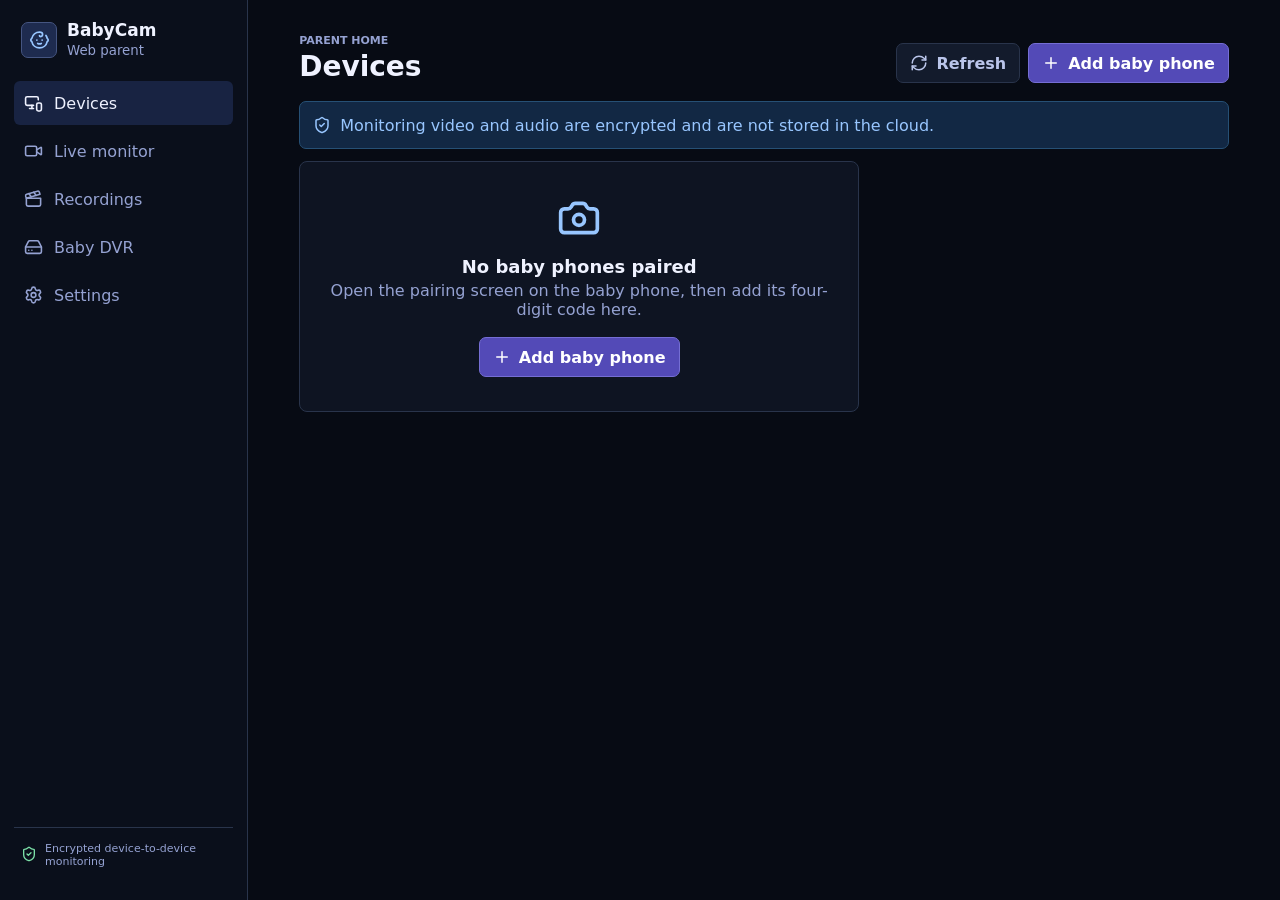
==== parent/index.html @ d1295a48 "fix: restore web parent Firebase configuration" ====
<!doctype html>
<html lang="en">
  <head>
    <meta charset="UTF-8" />
    <meta name="viewport" content="width=device-width, initial-scale=1.0" />
    <meta name="theme-color" content="#070b14" />
    <meta name="description" content="Private parent monitoring for your BabyCam baby phone." />
    <meta name="referrer" content="strict-origin-when-cross-origin" />
    <meta http-equiv="Content-Security-Policy" content="default-src 'self'; script-src 'self' https://pagead2.googlesyndication.com https://www.googletagservices.com; style-src 'self' 'unsafe-inline'; img-src 'self' data: blob: https:; media-src 'self' blob:; connect-src 'self' https://*.googleapis.com https://*.firebaseio.com https://*.firebasedatabase.app wss://*.firebaseio.com wss://*.firebasedatabase.app https://*.workers.dev https://pagead2.googlesyndication.com; frame-src https://googleads.g.doubleclick.net https://tpc.googlesyndication.com; worker-src 'self' blob:; manifest-src 'self'; object-src 'none'; base-uri 'self'; form-action 'self'; frame-ancestors 'none'" />
    <link rel="icon" href="./icon-192.png" />
    <link rel="apple-touch-icon" href="./icon-192.png" />
    <title>BabyCam Web Parent</title>
    <script type="module" crossorigin src="./assets/index-CYYqXkXS.js"></script>
    <link rel="stylesheet" crossorigin href="./assets/index-Ct7J98y-.css">
  <link rel="manifest" href="./manifest.webmanifest"></head>
  <body>
    <div id="root"></div>
  </body>
</html>
---- parent/assets/index-Ct7J98y-.css ----
:root{--lightningcss-light: ;--lightningcss-dark:initial;color-scheme:dark;letter-spacing:0;--ink-950:#070b14;--ink-900:#0a0f1b;--ink-850:#0e1422;--ink-800:#131b2c;--ink-700:#182342;--line:#29344b;--text:#eff2ff;--text-secondary:#bac5ea;--muted:#95a2d2;--indigo:#7f77dd;--indigo-strong:#534ab7;--teal:#7ce0a8;--coral:#ff8c97;background:var(--ink-950);color:var(--text);font-synthesis:none;font-family:Inter,ui-sans-serif,system-ui,-apple-system,BlinkMacSystemFont,Segoe UI,sans-serif}*{box-sizing:border-box}html,body,#root{min-width:320px;min-height:100%;margin:0}button,input,select{font:inherit;letter-spacing:0}.app-shell{background:var(--ink-950);grid-template-columns:248px minmax(0,1fr);min-height:100vh;display:grid}.rail{border-right:1px solid var(--line);background:var(--ink-900);flex-direction:column;height:100vh;padding:18px 14px;display:flex;position:sticky;top:0}.brand{align-items:center;gap:10px;padding:2px 7px 22px;display:flex}.brand-mark{color:#98c6ff;background:#1e2b4f;border:1px solid #455581;border-radius:7px;place-items:center;width:36px;height:36px;display:grid}.brand-mark svg{width:21px}.brand b{font-size:17px;display:block}.brand small{color:var(--muted)}.rail nav{gap:4px;display:grid}.rail nav a,.mobile-nav a{min-height:44px;color:var(--muted);border-radius:6px;align-items:center;gap:11px;padding:10px;text-decoration:none;display:flex}.rail nav a:hover,.rail nav a.active{color:var(--text);background:var(--ink-700)}.rail nav svg{width:19px}.security-note{border-top:1px solid var(--line);color:var(--muted);gap:8px;margin-top:auto;padding:14px 7px;font-size:11px;display:flex}.security-note svg{width:16px;color:var(--teal);flex:none}.page{min-width:0;padding:34px clamp(18px,4vw,54px)}.page h1{margin:3px 0 22px;font-size:28px}.eyebrow{color:var(--muted);font-size:11px;font-weight:750}.placeholder{border:1px solid var(--line);background:var(--ink-850);border-radius:8px;gap:14px;max-width:760px;padding:18px;display:flex}.placeholder>svg{color:var(--teal)}.placeholder p{color:var(--muted);margin:4px 0 0}.mobile-nav{display:none}.fatal-screen{background:var(--ink-950);text-align:center;place-content:center;justify-items:center;gap:10px;min-height:100vh;padding:24px;display:grid}.fatal-screen>svg{width:42px;height:42px;color:var(--coral)}.fatal-screen h1{margin:4px 0 0;font-size:22px}.fatal-screen p{max-width:560px;color:var(--muted);margin:0 0 8px;line-height:1.5}.page-heading{align-items:end;gap:12px;margin-bottom:18px;display:flex}.page-heading h1{margin:3px 0 0}.page-actions{gap:8px;margin-left:auto;display:flex}.button,.icon-button{border:1px solid var(--line);background:var(--ink-800);min-height:40px;color:var(--text-secondary);cursor:pointer;border-radius:7px;justify-content:center;align-items:center;gap:8px;font-weight:700;display:inline-flex}.button{padding:0 13px}.button.primary{background:var(--indigo-strong);color:#fff;border-color:#756ed4}.button:disabled{cursor:not-allowed;opacity:.5}.button svg,.icon-button svg{width:18px}.icon-button{width:40px;padding:0}.configuration-warning,.privacy-notice{border-radius:7px;max-width:1100px;margin-bottom:12px;padding:11px 13px}.configuration-warning{color:#ffd779;background:#3f3111;border:1px solid #6e5728}.privacy-notice{color:#98c6ff;background:#122844;border:1px solid #265075;align-items:center;gap:9px;display:flex}.privacy-notice svg{width:18px}.empty-state{text-align:center;border:1px solid var(--line);background:var(--ink-850);border-radius:8px;max-width:560px;padding:34px 18px}.empty-state>svg{color:#98c6ff;width:44px;height:44px}.empty-state h2{margin:12px 0 4px;font-size:18px}.empty-state p{color:var(--muted);margin:0 auto 18px}.device-list{grid-template-columns:repeat(3,minmax(240px,1fr));gap:12px;display:grid}.device-card{border:1px solid var(--line);background:var(--ink-850);border-radius:8px;grid-template-columns:44px 1fr auto;align-items:center;gap:11px;min-width:0;padding:14px;display:grid}.device-card>.button{grid-column:1/-1}.device-avatar{color:#98c6ff;background:#1e2b4f;border:1px solid #455581;border-radius:7px;place-items:center;width:44px;height:44px;display:grid}.device-copy b,.device-copy small{display:block}.device-copy small{color:var(--muted)}.device-battery{color:var(--text-secondary);align-items:center;gap:4px;display:flex}.device-battery svg{width:16px}.device-copy small{align-items:center;gap:6px;display:flex}.presence-dot{background:var(--muted);border-radius:50%;width:7px;height:7px}.presence-dot.online{background:var(--teal);box-shadow:0 0 0 3px #7ce0a81f}.presence-dot.offline{background:var(--coral)}.presence-dot.reconnecting{background:#f4c76b}.device-tools{align-items:center;gap:5px;display:flex;position:relative}.device-tools .icon-button{width:34px;height:34px;min-height:34px}.card-menu{z-index:5;border:1px solid var(--line);background:var(--ink-800);border-radius:7px;min-width:150px;padding:5px;position:absolute;top:40px;right:0;box-shadow:0 12px 32px #0008}.card-menu button{width:100%;color:var(--coral);text-align:left;cursor:pointer;background:0 0;border:0;border-radius:5px;padding:9px}.card-menu button:hover{background:var(--ink-700)}.card-menu button.normal{color:var(--text-secondary)}.device-notice{color:var(--muted);grid-column:1/-1}.diagnostics-dialog footer{border-top:1px solid var(--line);padding:12px 16px}.diagnostics-dialog header>div small{color:var(--muted)}.diagnostics-list{padding:8px 16px 16px;display:grid}.diagnostics-list>div{border-bottom:1px solid var(--line);grid-template-columns:22px 1fr;align-items:center;gap:9px;padding:9px 0;display:grid}.diagnostics-list svg{width:18px}.diagnostics-list .ok{color:var(--teal)}.diagnostics-list .warn{color:#f4c76b}.diagnostics-list strong,.diagnostics-list small{display:block}.diagnostics-list strong{font-size:12px}.diagnostics-list small{color:var(--muted);margin-top:2px}.dialog-backdrop{z-index:50;background:#02040ae0;place-items:center;padding:18px;display:grid;position:fixed;inset:0}.dialog{background:var(--ink-850);border:1px solid #3d4964;border-radius:8px;width:min(500px,100%);overflow:hidden;box-shadow:0 24px 70px #000a}.dialog>header{border-bottom:1px solid var(--line);align-items:center;padding:14px 16px;display:flex}.dialog h2{margin:0;font-size:17px}.dialog header .icon-button{margin-left:auto}.dialog form{gap:14px;padding:16px;display:grid}.dialog label{color:var(--text-secondary);gap:6px;font-weight:700;display:grid}.dialog input{min-width:0;height:44px;color:var(--text);background:#080d18;border:1px solid #485674;border-radius:7px;outline:none;padding:0 11px}.dialog input:focus{border-color:var(--indigo);box-shadow:0 0 0 3px #7f77dd33}.dialog label:nth-of-type(2) input{letter-spacing:8px;text-align:center;font-size:22px}.secure-copy{color:var(--muted);gap:9px;font-size:12px;display:flex}.secure-copy svg{width:18px;color:var(--teal);flex:none}.dialog footer{justify-content:flex-end;gap:8px;display:flex}.progress-copy{color:var(--blue,#98c6ff);margin:0}.error-copy{color:var(--coral)}.state-copy{color:var(--muted)}@media (width<=720px){.app-shell{padding-bottom:68px;display:block}.rail{display:none}.page{padding:22px 16px}.mobile-nav{z-index:10;border-top:1px solid var(--line);background:#090e18f5;grid-template-columns:repeat(4,1fr);display:grid;position:fixed;bottom:0;left:0;right:0}.mobile-nav a{place-items:center;gap:2px;min-width:0;padding:7px 2px;font-size:10px;display:grid}.mobile-nav a.active{color:var(--text)}.mobile-nav svg{width:20px}.page-heading{align-items:center}.page-actions .button{width:42px;padding:0;font-size:0}.device-list{grid-template-columns:1fr}}.live-page{padding-top:22px}.live-header{align-items:center;gap:10px;margin-bottom:14px;display:flex}.live-title{min-width:0}.live-title small{color:var(--muted);font-size:10px;font-weight:800;display:block}.live-title h1{text-overflow:ellipsis;white-space:nowrap;margin:1px 0 0;font-size:20px;overflow:hidden}.live-status,.battery-chip{border:1px solid var(--line);background:var(--ink-850);min-height:34px;color:var(--muted);border-radius:6px;align-items:center;gap:6px;padding:0 10px;font-size:12px;font-weight:750;display:flex}.live-status{margin-left:auto}.live-status svg,.battery-chip svg{width:15px}.live-status.live{color:var(--teal);border-color:#246443}.live-status.reconnecting{color:#f4c76b}.live-status.preempted,.live-status.failed,.live-status.offline{color:var(--coral)}.record-button{border:1px solid var(--line);background:var(--ink-850);min-height:34px;color:var(--text-secondary);cursor:pointer;border-radius:6px;align-items:center;gap:6px;padding:0 9px;font-size:11px;font-weight:750;display:flex}.record-button>span{background:var(--coral);border-radius:50%;width:8px;height:8px}.record-button.active{color:#ffb2ba;background:#3b171e;border-color:#7c3540}.record-button:disabled{opacity:.45;cursor:not-allowed}.inline-alert{color:#ffb2ba;background:#35161e;border:1px solid #75414a;border-radius:7px;margin-bottom:10px;padding:10px 12px}.incoming-call{background:#102d28;border:1px solid #2e6250;border-radius:7px;align-items:center;gap:12px;margin-bottom:10px;padding:11px 12px;display:flex}.incoming-call div{min-width:0}.incoming-call strong,.incoming-call span{display:block}.incoming-call span{color:var(--muted);font-size:11px}.incoming-call .button{margin-left:auto}.live-control.danger{color:#ffadb6;background:#3c1820;border-color:#793743}.live-layout{grid-template-columns:minmax(0,1fr) 250px;align-items:start;gap:14px;display:grid}.monitor-column{min-width:0}.video-viewport{aspect-ratio:16/9;touch-action:none;background:#000;border:1px solid #303a50;border-radius:8px;min-height:360px;position:relative;overflow:hidden}.video-viewport>video{object-fit:contain;width:100%;height:100%;transition:transform .12s ease-out}.video-viewport video.mirror{transform:scaleX(-1)}.video-empty{color:#2c3550;place-items:center;display:grid;position:absolute;inset:0}.video-empty svg{width:58px;height:58px}.video-message{text-align:center;background:#0000008c;place-content:center;gap:4px;display:grid;position:absolute;inset:0}.video-message span{color:#b7bfd6;font-size:12px}.video-message i{border:2px solid #7985a5;border-top-color:var(--teal);border-radius:50%;width:20px;height:20px;margin:12px auto 0;animation:.8s linear infinite spin}@keyframes spin{to{transform:rotate(360deg)}}.video-actions{gap:6px;display:flex;position:absolute;top:10px;right:10px}.round-action{color:#fff;cursor:pointer;background:#0009;border:1px solid #ffffff26;border-radius:50%;place-items:center;width:36px;height:36px;display:grid}.round-action svg{width:17px}.zoom-chip{background:#000b;border-radius:5px;padding:5px 8px;font-size:11px;position:absolute;bottom:10px;left:10px}.video-pip{cursor:pointer;background:#090e18;border:1px solid #ffffff4d;border-radius:7px;width:90px;height:120px;padding:0;position:absolute;bottom:10px;right:10px;overflow:hidden}.video-pip video{object-fit:cover;width:100%;height:100%}.control-panel{border:1px solid var(--line);background:var(--ink-850);border-radius:8px;margin-top:10px;padding:10px}.control-row{grid-template-columns:repeat(5,minmax(76px,1fr));gap:7px;display:grid}.control-row+.control-row{margin-top:7px}.live-control{min-width:0;min-height:58px;color:var(--text-secondary);cursor:pointer;background:#131b2c;border:1px solid #303a50;border-radius:7px;align-content:center;place-items:center;gap:4px;padding:5px;display:grid}.live-control svg{width:19px;height:19px}.live-control span{text-overflow:ellipsis;white-space:nowrap;max-width:100%;font-size:10px;font-weight:700;overflow:hidden}.live-control.active{color:var(--teal);background:#12352f;border-color:#336458}.live-control:disabled{opacity:.45;cursor:not-allowed}.session-panel{border:1px solid var(--line);background:var(--ink-850);border-radius:8px;padding:14px}.session-panel h2{margin:0 0 10px;font-size:15px}.session-panel dl{margin:0}.session-panel dl div{border-bottom:1px solid var(--line);justify-content:space-between;gap:12px;padding:9px 0;display:flex}.session-panel dt{color:var(--muted);font-size:11px}.session-panel dd{color:var(--text-secondary);text-align:right;margin:0;font-size:11px}.session-tip{color:var(--muted);gap:7px;margin:12px 0;font-size:10px;line-height:1.45;display:flex}.session-tip svg{color:#98c6ff;flex:none;width:15px;height:15px}.session-panel .button{width:100%;text-decoration:none}.ad-reservation{color:#66718d;text-align:center;border:1px dashed #343d51;border-radius:7px;align-content:center;place-items:center;min-height:66px;margin-top:10px;display:grid}.ad-reservation span{text-transform:uppercase;font-size:8px}.ad-reservation div{font-size:11px}.dialog.compact{width:min(390px,100%)}.sheet-actions,.dialog-copy{gap:8px;padding:16px;display:grid}.sheet-actions .button{text-decoration:none}.dialog-copy p{color:var(--muted);margin:0;line-height:1.5}.heading-with-back{align-items:center;gap:10px;display:flex}.dvr-status-band{border:1px solid var(--line);background:var(--ink-850);border-radius:8px;grid-template-columns:1.5fr repeat(3,1fr);margin-bottom:12px;display:grid}.dvr-status-band>div{border-right:1px solid var(--line);align-content:center;min-height:72px;padding:12px 16px;display:grid}.dvr-status-band>div:last-child{border:0}.dvr-status-band small,.dvr-status-band strong{display:block}.dvr-status-band small{color:var(--muted);font-size:10px}.dvr-status-band strong{text-transform:capitalize;margin-top:3px;font-size:13px}.dvr-state{grid-template-columns:34px 1fr;gap:10px}.dvr-state>svg{color:#98c6ff;width:25px}.dvr-state.recording>svg{color:var(--coral)}.dvr-config{border:1px solid var(--line);background:var(--ink-850);border-radius:8px;align-items:end;gap:10px;padding:12px;display:flex}.dvr-config>div{flex:1;grid-template-columns:repeat(3,1fr);gap:9px;display:grid}.dvr-config label{color:var(--muted);gap:5px;font-size:10px;font-weight:700;display:grid}.dvr-config select{background:var(--ink-800);min-width:0;height:40px;color:var(--text);border:1px solid #3b4761;border-radius:6px;padding:0 8px}.section-heading{margin:24px 0 10px;display:flex}.section-heading h2{margin:0;font-size:17px}.section-heading p{color:var(--muted);margin:3px 0 0;font-size:11px}.empty-state.compact{padding:24px 16px}.recording-list{gap:7px;display:grid}.recording-row{border:1px solid var(--line);background:var(--ink-850);border-radius:7px;grid-template-columns:42px 1fr 38px 38px;align-items:center;gap:10px;padding:10px;display:grid}.recording-row strong,.recording-row span{display:block}.recording-row span{color:var(--muted);margin-top:3px;font-size:10px}.recording-row progress{width:min(100%,320px);height:5px;accent-color:var(--teal);margin-top:7px}.recording-thumb{color:#98c6ff;background:#1a2540;border-radius:6px;place-items:center;width:42px;height:42px;display:grid}.danger-button{color:var(--coral)}.load-more{margin-top:10px}.source-tabs{border-bottom:1px solid var(--line);gap:4px;margin-bottom:14px;display:flex}.source-tabs button{color:var(--muted);cursor:pointer;background:0 0;border:0;border-bottom:2px solid #0000;padding:10px 12px}.source-tabs button.active{border-bottom-color:var(--indigo);color:var(--text)}.source-tabs button:disabled{cursor:default}.recording-grid{grid-template-columns:repeat(3,minmax(220px,1fr));gap:10px;display:grid}.recording-card{border:1px solid var(--line);background:var(--ink-850);border-radius:8px;overflow:hidden}.recording-preview{aspect-ratio:16/9;color:#3d4b6b;cursor:pointer;background:#070a10;border:0;place-items:center;width:100%;display:grid}.recording-preview>svg{width:38px;height:38px}.recording-preview span{color:var(--text-secondary);align-items:center;gap:5px;font-size:11px;display:flex}.recording-preview span svg{width:14px}.recording-meta{padding:10px 10px 2px}.recording-meta strong,.recording-meta span{display:block}.recording-meta span{color:var(--muted);margin-top:3px;font-size:10px}.recording-actions{justify-content:flex-end;gap:5px;padding:8px 10px 10px;display:flex}.recording-actions .icon-button{width:34px;height:34px;min-height:34px}.recordings-ad{margin-top:14px}.web-ad{background:#0a0f19;border:1px solid #2d3547;border-radius:7px;align-content:center;place-items:center;min-height:66px;margin-top:12px;display:grid;overflow:hidden}.web-ad>span{color:#66718d;text-transform:uppercase;font-size:8px}.web-ad ins{width:100%}.playback-dialog{width:min(900px,100%);position:relative}.playback-dialog video{background:#000;border-radius:8px;width:100%;max-height:80vh}.playback-close{z-index:2;position:absolute;top:8px;right:8px}.settings-page{max-width:1050px}.settings-section{border-top:1px solid var(--line);grid-template-columns:220px 1fr;gap:18px;padding:18px 0;display:grid}.settings-section>header{align-items:flex-start;gap:9px;display:flex}.settings-section>header svg{color:#98c6ff;width:18px}.settings-section h2{margin:0;font-size:14px}.settings-section>div{gap:10px;display:grid}.settings-section p{color:var(--muted);margin:0;font-size:12px;line-height:1.55}.settings-section small{color:var(--muted)}.settings-grid{grid-template-columns:1fr 1fr;gap:9px;display:grid}.settings-grid label{color:var(--muted);gap:5px;font-size:10px;font-weight:700;display:grid}.settings-grid select{background:var(--ink-800);min-width:0;height:42px;color:var(--text);border:1px solid #3b4761;border-radius:6px;padding:0 9px}.toggle-row{min-height:44px;color:var(--text-secondary);align-items:center;gap:12px;display:flex}.toggle-row span{flex:1}.toggle-row input{opacity:0;position:absolute}.toggle-row i{cursor:pointer;background:#343d52;border-radius:11px;width:38px;height:22px;position:relative}.toggle-row i:after{content:"";background:#c8cee1;border-radius:50%;width:16px;height:16px;transition:all .15s;position:absolute;top:3px;left:3px}.toggle-row input:checked+i{background:var(--indigo-strong)}.toggle-row input:checked+i:after{background:#fff;transform:translate(16px)}.segmented{border:1px solid var(--line);background:var(--ink-900);border-radius:7px;grid-template-columns:repeat(3,1fr);padding:3px;display:grid}.segmented button{min-height:38px;color:var(--muted);cursor:pointer;background:0 0;border:0;border-radius:5px}.segmented button.active{background:var(--ink-700);color:var(--text)}.danger-text{color:var(--coral)}@media (width<=1000px){.live-layout{grid-template-columns:1fr}.session-panel{display:none}}@media (width<=720px){.live-page{padding:12px 10px 18px}.live-header{margin-bottom:10px}.live-header>.icon-button{display:none}.live-status{margin-left:auto;padding:0 7px}.battery-chip{padding:0 7px}.video-viewport{border-radius:7px;min-height:0}.control-panel{padding:8px}.control-row{grid-template-columns:repeat(5,minmax(0,1fr));gap:5px}.live-control{min-height:56px}.live-control span{font-size:9px}.video-pip{width:68px;height:92px}.dvr-status-band{grid-template-columns:1fr 1fr}.dvr-status-band>div:nth-child(2){border-right:0}.dvr-status-band>div{border-bottom:1px solid var(--line)}.dvr-status-band>div:nth-last-child(-n+2){border-bottom:0}.dvr-config{display:grid}.dvr-config>div{grid-template-columns:1fr}.recording-row{grid-template-columns:38px 1fr 36px 36px}.recording-grid{grid-template-columns:1fr}.record-button{padding:0 7px;font-size:9px}.settings-section{grid-template-columns:1fr;gap:10px}.settings-grid,.segmented{grid-template-columns:1fr}}
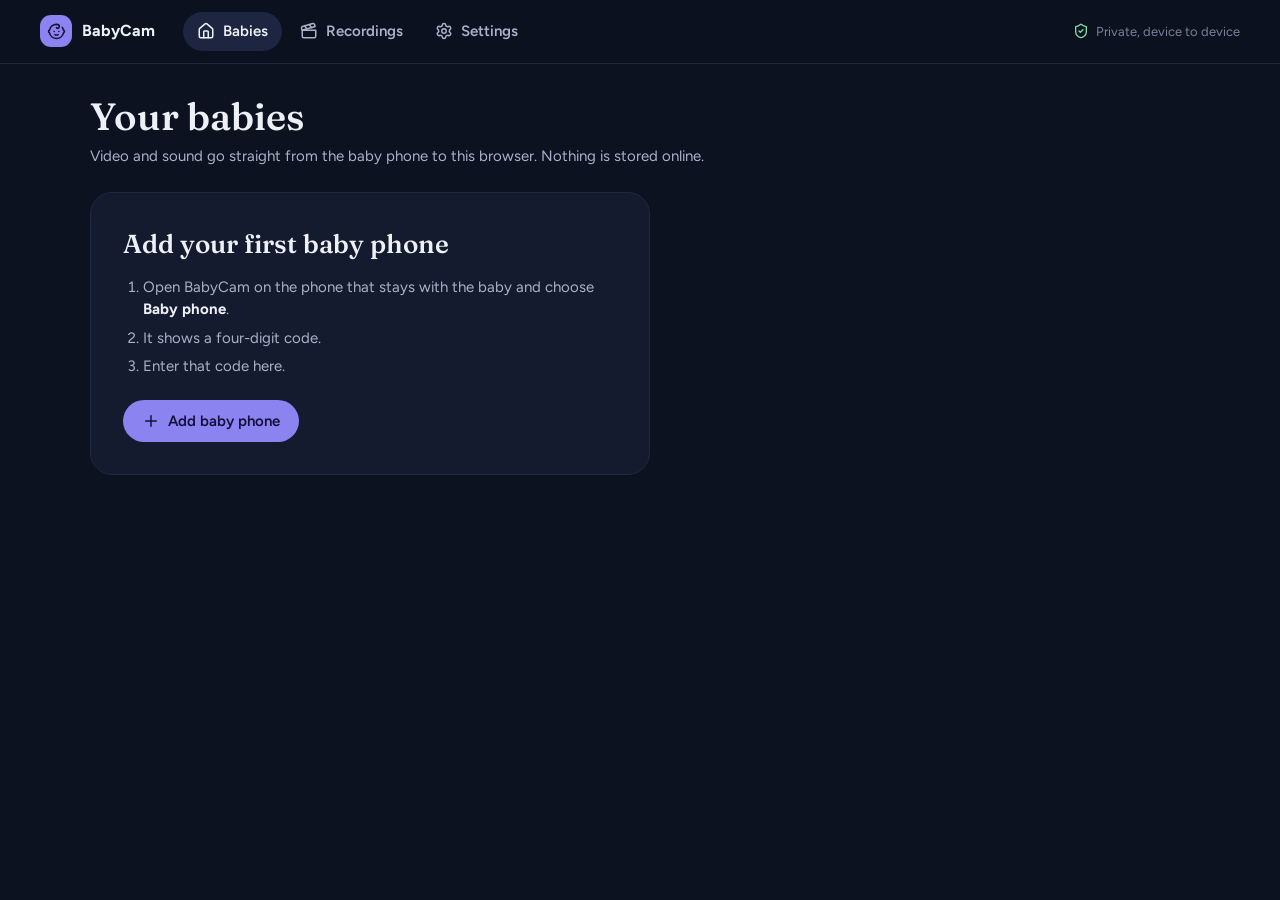
==== commit 0a9eba8f: "feat: web parent redesign" ====
--- a/parent/index.html
+++ b/parent/index.html
@@ -6,12 +6,12 @@
     <meta name="theme-color" content="#070b14" />
     <meta name="description" content="Private parent monitoring for your BabyCam baby phone." />
     <meta name="referrer" content="strict-origin-when-cross-origin" />
-    <meta http-equiv="Content-Security-Policy" content="default-src 'self'; script-src 'self' https://pagead2.googlesyndication.com https://www.googletagservices.com; style-src 'self' 'unsafe-inline'; img-src 'self' data: blob: https:; media-src 'self' blob:; connect-src 'self' https://*.googleapis.com https://*.firebaseio.com https://*.firebasedatabase.app wss://*.firebaseio.com wss://*.firebasedatabase.app https://*.workers.dev https://pagead2.googlesyndication.com; frame-src https://googleads.g.doubleclick.net https://tpc.googlesyndication.com; worker-src 'self' blob:; manifest-src 'self'; object-src 'none'; base-uri 'self'; form-action 'self'; frame-ancestors 'none'" />
+    <meta http-equiv="Content-Security-Policy" content="default-src 'self'; script-src 'self' https://*.firebasedatabase.app https://*.firebaseio.com https://pagead2.googlesyndication.com https://www.googletagservices.com; style-src 'self' 'unsafe-inline'; img-src 'self' data: blob: https:; media-src 'self' blob:; connect-src 'self' https://*.googleapis.com https://*.firebaseio.com https://*.firebasedatabase.app wss://*.firebaseio.com wss://*.firebasedatabase.app https://*.workers.dev https://pagead2.googlesyndication.com; frame-src https://*.firebasedatabase.app https://*.firebaseio.com https://googleads.g.doubleclick.net https://tpc.googlesyndication.com; worker-src 'self' blob:; manifest-src 'self'; object-src 'none'; base-uri 'self'; form-action 'self'" />
     <link rel="icon" href="./icon-192.png" />
     <link rel="apple-touch-icon" href="./icon-192.png" />
     <title>BabyCam Web Parent</title>
-    <script type="module" crossorigin src="./assets/index-CYYqXkXS.js"></script>
-    <link rel="stylesheet" crossorigin href="./assets/index-Ct7J98y-.css">
+    <script type="module" crossorigin src="./assets/index-X-vnVDR6.js"></script>
+    <link rel="stylesheet" crossorigin href="./assets/index-BJsMpexn.css">
   <link rel="manifest" href="./manifest.webmanifest"></head>
   <body>
     <div id="root"></div>
--- a/parent/assets/index-BJsMpexn.css
+++ b/parent/assets/index-BJsMpexn.css
@@ -0,0 +1 @@
+@font-face{font-family:Figtree Variable;font-style:normal;font-display:swap;font-weight:300 900;src:url(./figtree-latin-ext-wght-normal-DCwSJGxG.woff2)format("woff2-variations");unicode-range:U+100-2BA,U+2BD-2C5,U+2C7-2CC,U+2CE-2D7,U+2DD-2FF,U+304,U+308,U+329,U+1D00-1DBF,U+1E00-1E9F,U+1EF2-1EFF,U+2020,U+20A0-20AB,U+20AD-20C0,U+2113,U+2C60-2C7F,U+A720-A7FF}@font-face{font-family:Figtree Variable;font-style:normal;font-display:swap;font-weight:300 900;src:url(./figtree-latin-wght-normal-D_ZTVpCC.woff2)format("woff2-variations");unicode-range:U+??,U+131,U+152-153,U+2BB-2BC,U+2C6,U+2DA,U+2DC,U+304,U+308,U+329,U+2000-206F,U+20AC,U+2122,U+2191,U+2193,U+2212,U+2215,U+FEFF,U+FFFD}@font-face{font-family:Fraunces Variable;font-style:normal;font-display:swap;font-weight:100 900;src:url(./fraunces-vietnamese-wght-normal-CnvboYUG.woff2)format("woff2-variations");unicode-range:U+102-103,U+110-111,U+128-129,U+168-169,U+1A0-1A1,U+1AF-1B0,U+300-301,U+303-304,U+308-309,U+323,U+329,U+1EA0-1EF9,U+20AB}@font-face{font-family:Fraunces Variable;font-style:normal;font-display:swap;font-weight:100 900;src:url(./fraunces-latin-ext-wght-normal-Ca2vKHc0.woff2)format("woff2-variations");unicode-range:U+100-2BA,U+2BD-2C5,U+2C7-2CC,U+2CE-2D7,U+2DD-2FF,U+304,U+308,U+329,U+1D00-1DBF,U+1E00-1E9F,U+1EF2-1EFF,U+2020,U+20A0-20AB,U+20AD-20C0,U+2113,U+2C60-2C7F,U+A720-A7FF}@font-face{font-family:Fraunces Variable;font-style:normal;font-display:swap;font-weight:100 900;src:url(./fraunces-latin-wght-normal-ukD16Tqj.woff2)format("woff2-variations");unicode-range:U+??,U+131,U+152-153,U+2BB-2BC,U+2C6,U+2DA,U+2DC,U+304,U+308,U+329,U+2000-206F,U+20AC,U+2122,U+2191,U+2193,U+2212,U+2215,U+FEFF,U+FFFD}:root{--lightningcss-light: ;--lightningcss-dark:initial;color-scheme:dark;--font-display:"Fraunces Variable", Georgia, serif;--night:#0d1220;--surface:#151b2e;--raised:#1d2540;--raised-hover:#252e4e;--line:#29324f;--line-soft:#1f2741;--moon:#eef0f7;--soft:#aab1ca;--dim:#7a819d;--brand:#8b83f0;--brand-strong:#6d64e0;--brand-ink:#15103a;--live:#7ce0a8;--live-bg:#183a30;--rose:#f08b94;--rose-bg:#3a1f2a;--amber:#f2c27a;--amber-bg:#3a2f1c;--radius-lg:22px;--radius-md:14px;--focus:0 0 0 3px #8b83f08c;--ink-950:#080b15;--ink-900:var(--night);--ink-850:var(--surface);--ink-800:var(--raised);--ink-700:var(--raised-hover);--text:var(--moon);--text-secondary:var(--soft);--muted:var(--dim);--indigo:var(--brand);--indigo-strong:var(--brand-strong);--teal:var(--live);--coral:var(--rose);background:var(--night);color:var(--moon);font-synthesis:none;-webkit-font-smoothing:antialiased;font-family:Figtree Variable,ui-sans-serif,system-ui,-apple-system,Segoe UI,sans-serif;font-size:15px;line-height:1.5}*{box-sizing:border-box}html,body,#root{min-width:320px;min-height:100%;margin:0}body{background:var(--night)}button,input,select{font:inherit;letter-spacing:0;color:inherit}a{color:inherit}:focus-visible{box-shadow:var(--focus);outline:none}@media (prefers-reduced-motion:reduce){*,:before,:after{transition:none!important;animation:none!important}}.app-shell{flex-direction:column;min-height:100vh;display:flex}.topbar{z-index:20;-webkit-backdrop-filter:blur(10px);backdrop-filter:blur(10px);border-bottom:1px solid var(--line-soft);background:#0d1220eb;align-items:center;gap:28px;padding:12px clamp(16px,4vw,40px);display:flex;position:sticky;top:0}.brand{align-items:center;gap:10px;font-size:16px;font-weight:700;display:flex}.brand-mark{background:var(--brand);width:32px;height:32px;color:var(--brand-ink);border-radius:11px;place-items:center;display:grid}.brand-mark svg{width:19px;height:19px}.menu{gap:4px;display:flex}.menu a,.mobile-nav a{color:var(--soft);border-radius:999px;align-items:center;gap:8px;font-weight:600;text-decoration:none;transition:background .15s,color .15s;display:flex}.menu a{padding:8px 14px}.menu a svg{width:18px;height:18px}.menu a:hover{color:var(--moon);background:var(--surface)}.menu a.active{color:var(--moon);background:var(--raised)}.security-note{color:var(--dim);align-items:center;gap:7px;margin-left:auto;font-size:13px;display:flex}.security-note svg{width:16px;height:16px;color:var(--live)}.mobile-nav{display:none}.page{flex:1;width:100%;max-width:1180px;margin:0 auto;padding:32px clamp(16px,4vw,40px) 48px}h1,h2,h3{margin:0;font-weight:600}.page-heading{flex-wrap:wrap;justify-content:space-between;align-items:flex-end;gap:16px;margin-bottom:24px;display:flex}.page-heading h1{font-family:var(--font-display);font-size:clamp(28px,4vw,38px);font-weight:560;line-height:1.1}.page-lead{color:var(--soft);max-width:62ch;margin:8px 0 0}.heading-with-back{align-items:center;gap:12px;display:flex}.section-heading{justify-content:space-between;align-items:center;gap:12px;margin:28px 0 12px;display:flex}.section-heading h2{font-family:var(--font-display);font-size:22px;font-weight:560}.eyebrow{display:none}.state-copy,.progress-copy,.secure-copy{color:var(--soft)}.error-copy{color:var(--rose)}.field-hint{color:var(--dim);margin-top:6px;font-size:13px;display:block}.button{background:var(--raised);min-height:42px;color:var(--moon);cursor:pointer;white-space:nowrap;border:1px solid #0000;border-radius:999px;justify-content:center;align-items:center;gap:8px;padding:0 18px;font-weight:600;text-decoration:none;transition:background .15s,transform .1s;display:inline-flex}.button:hover:not(:disabled){background:var(--raised-hover)}.button:active:not(:disabled){transform:scale(.98)}.button svg{width:18px;height:18px}.button.primary{background:var(--brand);color:var(--brand-ink)}.button.primary:hover:not(:disabled){background:#9d96f5}.button.watch{background:var(--moon);color:var(--night);min-height:48px;padding:0 26px;font-size:16px}.button.watch:hover:not(:disabled){background:#fff}.button.watch svg{fill:currentColor}.button:disabled{opacity:.45;cursor:not-allowed}.button.danger-text,.danger-text{color:var(--rose)}.icon-button{background:var(--raised);width:40px;height:40px;color:var(--moon);cursor:pointer;border:0;border-radius:50%;place-items:center;text-decoration:none;display:inline-grid}.icon-button:hover:not(:disabled){background:var(--raised-hover)}.icon-button.quiet{color:var(--soft);background:0 0}.icon-button.quiet:hover{background:var(--raised);color:var(--moon)}.icon-button svg{width:20px;height:20px}.danger-button{color:var(--rose)}.load-more{margin:18px auto 0;display:flex}.privacy-notice,.inline-alert,.configuration-warning{border-radius:var(--radius-md);align-items:center;gap:10px;margin-bottom:18px;padding:12px 16px;font-size:14px;display:flex}.privacy-notice{background:var(--surface);color:var(--soft);border:1px solid var(--line-soft)}.privacy-notice svg{width:18px;height:18px;color:var(--live);flex:none}.inline-alert{background:var(--amber-bg);color:var(--amber)}.configuration-warning{background:var(--rose-bg);color:var(--rose)}.takeover-notice{background:var(--raised);color:var(--moon);flex-wrap:wrap;justify-content:space-between}.takeover-notice .button{min-height:36px}.device-list{grid-template-columns:repeat(auto-fill,minmax(320px,1fr));gap:18px;display:grid}.device-card{border-radius:var(--radius-lg);background:var(--surface);border:1px solid var(--line-soft);flex-direction:column;gap:14px;min-height:200px;padding:22px;display:flex;position:relative}.device-card.online{background:linear-gradient(180deg, #172238 0%, var(--surface) 70%);border-color:#2c4a49}.device-top{justify-content:space-between;align-items:flex-start;gap:8px;display:flex}.device-name{font-family:var(--font-display);overflow-wrap:anywhere;font-size:30px;font-weight:560;line-height:1.1}.device-card.offline .device-name{color:var(--soft)}.device-chips{flex-wrap:wrap;gap:8px;display:flex}.chip{background:var(--raised);color:var(--soft);border-radius:999px;align-items:center;gap:7px;padding:5px 11px;font-size:13px;font-weight:600;display:inline-flex}.chip svg{width:15px;height:15px}.chip.presence.online{background:var(--live-bg);color:var(--live)}.chip.warn{background:var(--amber-bg);color:var(--amber)}.chip.viewing{background:var(--raised);color:var(--moon)}.presence-dot{background:var(--dim);border-radius:50%;flex:none;width:8px;height:8px}.presence-dot.online{background:var(--live);box-shadow:0 0 0 3px #7ce0a82e}.presence-dot.checking,.presence-dot.reconnecting{background:var(--amber)}.device-notice{color:var(--soft);margin:0;font-size:13px}.device-actions{flex-wrap:wrap;gap:10px;margin-top:auto;display:flex}.card-more{position:relative}.card-menu{z-index:5;border-radius:var(--radius-md);background:var(--raised);border:1px solid var(--line);flex-direction:column;min-width:220px;padding:6px;display:flex;position:absolute;top:44px;right:0;box-shadow:0 18px 40px #00000073}.card-menu button{text-align:left;color:var(--rose);cursor:pointer;background:0 0;border:0;border-radius:10px;padding:10px 12px;font-weight:600}.card-menu button.normal{color:var(--moon)}.card-menu button:hover{background:var(--raised-hover)}.empty-state{border-radius:var(--radius-lg);background:var(--surface);border:1px solid var(--line-soft);max-width:560px;padding:32px}.empty-state h2{font-family:var(--font-display);margin-bottom:8px;font-size:26px;font-weight:560}.empty-state p{color:var(--soft);margin:0 0 18px}.empty-state ol{color:var(--soft);gap:6px;margin:12px 0 22px;padding-left:20px;display:grid}.empty-state ol b{color:var(--moon)}.empty-state>svg{width:32px;height:32px;color:var(--brand);margin-bottom:10px}.empty-state.compact{padding:20px}.live-page{flex-direction:column;gap:14px;max-width:1240px;padding-top:18px;display:flex}.live-header{flex-wrap:wrap;align-items:center;gap:12px;display:flex}.back-link{color:var(--soft);border-radius:999px;align-items:center;gap:6px;padding:8px 12px 8px 8px;font-weight:600;text-decoration:none;display:inline-flex}.back-link:hover{background:var(--surface);color:var(--moon)}.back-link svg{width:18px;height:18px}.live-title{font-family:var(--font-display);margin-right:4px;font-size:clamp(24px,3vw,30px);font-weight:560}.live-status,.battery-chip{background:var(--raised);color:var(--soft);border-radius:999px;align-items:center;gap:7px;padding:6px 12px;font-size:13px;font-weight:600;display:inline-flex}.live-status .presence-dot{background:var(--amber)}.live-status.live{background:var(--live-bg);color:var(--live)}.live-status.live .presence-dot{background:var(--live)}.live-status.preempted,.live-status.failed,.live-status.offline{color:var(--rose)}.live-status.preempted .presence-dot,.live-status.failed .presence-dot,.live-status.offline .presence-dot{background:var(--rose)}.battery-chip svg{width:16px;height:16px}.live-header-actions{gap:8px;margin-left:auto;display:flex}.record-button{border:1px solid var(--line);min-height:40px;color:var(--moon);cursor:pointer;background:0 0;border-radius:999px;align-items:center;gap:8px;padding:0 16px;font-weight:600;display:inline-flex}.record-button span{background:var(--rose);border-radius:50%;width:10px;height:10px}.record-button.active{background:var(--rose-bg);color:var(--rose);border-color:#0000}.record-button.active span{animation:1.2s ease-in-out infinite rec-pulse}.record-button:disabled{opacity:.4;cursor:not-allowed}@keyframes rec-pulse{50%{opacity:.25}}.more-button{min-height:40px}.monitor-column{flex-direction:column;gap:16px;display:flex}.video-viewport{aspect-ratio:16/9;border:1px solid var(--line-soft);background:radial-gradient(80% 90% at 50% 40%,#1c2440 0%,#0a0e1a 80%);border-radius:26px;width:100%;max-height:calc(100vh - 300px);position:relative;overflow:hidden}.video-viewport>video{object-fit:contain;transform-origin:50%;width:100%;height:100%}.video-viewport video.mirror{scale:-1 1}.video-empty{text-align:center;color:var(--soft);place-items:center;padding:20px;display:grid;position:absolute;inset:0}.video-empty svg{width:34px;height:34px;color:var(--brand)}.video-message strong,.video-message b{color:var(--moon);margin-bottom:4px;font-size:17px;display:block}.video-actions{z-index:2;gap:8px;display:flex;position:absolute;top:14px;right:14px}.round-action{width:40px;height:40px;color:var(--moon);cursor:pointer;-webkit-backdrop-filter:blur(6px);backdrop-filter:blur(6px);background:#080b1699;border:0;border-radius:50%;place-items:center;display:grid}.round-action:hover{background:#080b16d9}.round-action svg{width:19px;height:19px}.zoom-chip{z-index:2;background:#080b1699;border-radius:999px;padding:5px 10px;font-size:13px;font-weight:600;position:absolute;top:14px;left:14px}.video-pip{z-index:2;aspect-ratio:3/4;cursor:pointer;background:#000;border:2px solid #eef0f780;border-radius:16px;width:150px;padding:0;position:absolute;bottom:14px;right:14px;overflow:hidden}.video-pip video{object-fit:cover;width:100%;height:100%}.control-panel{flex-wrap:wrap;justify-content:center;align-items:flex-end;gap:clamp(10px,2.4vw,26px);padding:6px 0 2px;display:flex}.live-control{min-width:64px;color:var(--soft);cursor:pointer;background:0 0;border:0;flex-direction:column;align-items:center;gap:7px;padding:0;font-size:13px;font-weight:600;display:flex}.control-disc{background:var(--raised);width:58px;height:58px;color:var(--moon);border-radius:50%;place-items:center;transition:background .15s,transform .1s;display:grid}.control-disc svg{width:24px;height:24px}.live-control:hover:not(:disabled) .control-disc{background:var(--raised-hover)}.live-control:active:not(:disabled) .control-disc{transform:scale(.95)}.live-control:focus-visible{box-shadow:none}.live-control:focus-visible .control-disc{box-shadow:var(--focus)}.live-control.active{color:var(--live)}.live-control.active .control-disc{background:var(--live-bg);color:var(--live)}.live-control.big .control-disc{background:var(--brand);width:74px;height:74px;color:var(--brand-ink)}.live-control.big .control-disc svg{width:30px;height:30px}.live-control.big.active .control-disc{background:var(--live);color:#0c2a1f;box-shadow:0 0 0 6px #7ce0a82e}.live-control.big.active{color:var(--live)}.live-control.danger{color:var(--rose)}.live-control.danger .control-disc{background:var(--rose);color:#3a0d15}.live-control:disabled{opacity:.4;cursor:not-allowed}.incoming-call{border-radius:var(--radius-md);background:var(--live-bg);border:1px solid #2f6a55;flex-wrap:wrap;justify-content:space-between;align-items:center;gap:14px;padding:14px 18px;animation:.9s ease-in-out 3 ring;display:flex}.incoming-call strong{color:var(--moon);font-size:16px;display:block}.incoming-call span{color:var(--live);font-size:14px}@keyframes ring{50%{box-shadow:0 0 0 6px #7ce0a826}}.dialog-backdrop{z-index:50;-webkit-backdrop-filter:blur(4px);backdrop-filter:blur(4px);background:#04060ea8;place-items:center;padding:16px;display:grid;position:fixed;inset:0}.dialog{border-radius:var(--radius-lg);background:var(--surface);border:1px solid var(--line);width:min(460px,100%);max-height:calc(100vh - 32px);padding:22px;overflow:auto;box-shadow:0 30px 80px #00000080}.dialog>header{justify-content:space-between;align-items:center;gap:12px;margin-bottom:14px;display:flex}.dialog>header h2{font-family:var(--font-display);font-size:22px;font-weight:560}.dialog>header small{color:var(--soft);display:block}.dialog label{color:var(--soft);gap:6px;margin-bottom:14px;font-size:14px;font-weight:600;display:grid}.dialog input,.settings-section input,.settings-section select{border:1px solid var(--line);background:var(--night);width:100%;min-height:44px;color:var(--moon);border-radius:12px;padding:0 14px;font-size:16px}.dialog input:focus,.settings-section input:focus,.settings-section select:focus{border-color:var(--brand);box-shadow:var(--focus);outline:none}.dialog input[inputmode=numeric]{letter-spacing:.4em;text-align:center;font-size:26px;font-weight:700}.dialog footer,.dialog-buttons{flex-wrap:wrap;justify-content:flex-end;gap:10px;margin-top:18px;display:flex}.dialog-copy p{color:var(--soft);margin:0}.dialog.compact{width:min(420px,100%)}.sheet-actions{gap:8px;display:grid}.sheet-backdrop{place-items:end center}.dialog.sheet{border-radius:26px 26px 18px 18px;width:min(560px,100%);animation:.2s ease-out sheet-up}@keyframes sheet-up{0%{opacity:0;transform:translateY(24px)}}.sheet-grid{grid-template-columns:repeat(4,1fr);gap:8px;margin-bottom:16px;display:grid}.sheet-grid .live-control{min-width:0}.sheet-grid .control-disc{width:52px;height:52px}.sheet-link{border-radius:var(--radius-md);background:var(--raised);align-items:center;gap:12px;margin-bottom:14px;padding:12px 14px;text-decoration:none;display:flex}.sheet-link:hover{background:var(--raised-hover)}.sheet-link svg{width:22px;height:22px;color:var(--brand);flex:none}.sheet-link b{display:block}.sheet-link small{color:var(--soft)}.sheet-details{grid-template-columns:repeat(3,1fr);gap:8px;margin:0 0 12px;display:grid}.sheet-details div{background:var(--night);border-radius:12px;padding:10px 12px}.sheet-details dt{color:var(--dim);font-size:12px}.sheet-details dd{margin:2px 0 0;font-size:14px;font-weight:600}.sheet-tip{color:var(--dim);margin:0;font-size:13px}.diagnostics-list{gap:8px;margin-bottom:16px;display:grid}.diagnostics-list>*{background:var(--night);border-radius:12px;align-items:flex-start;gap:10px;padding:10px 12px;display:flex}.diagnostics-list svg{flex:none;width:18px;height:18px;margin-top:2px}.diagnostics-list .ok{color:var(--live)}.diagnostics-list .warn{color:var(--amber)}.diagnostics-list span,.diagnostics-list small{color:var(--soft);font-size:13px}.source-tabs{background:var(--surface);border-radius:999px;gap:4px;margin-bottom:18px;padding:4px;display:inline-flex}.source-tabs button{color:var(--dim);background:0 0;border:0;border-radius:999px;padding:8px 14px;font-weight:600}.source-tabs button.active{background:var(--raised);color:var(--moon)}.recording-grid{grid-template-columns:repeat(auto-fill,minmax(260px,1fr));gap:16px;display:grid}.recording-card{border-radius:var(--radius-lg);background:var(--surface);border:1px solid var(--line-soft);overflow:hidden}.recording-preview{aspect-ratio:16/9;width:100%;color:var(--moon);cursor:pointer;background:radial-gradient(circle,#222b4a,#0b0f1c);border:0;place-items:center;padding:0;display:grid;position:relative}.recording-preview svg{width:34px;height:34px}.recording-preview span{font-weight:600;position:absolute;bottom:10px;left:12px}.recording-meta{padding:12px 14px 4px}.recording-meta b,.recording-meta strong{display:block}.recording-meta small,.recording-meta span{color:var(--soft);font-size:13px}.recording-actions{justify-content:flex-end;gap:6px;padding:6px 10px 12px;display:flex}.playback-dialog{width:min(960px,100%);position:relative}.playback-dialog video{border-radius:var(--radius-lg);background:#000;width:100%}.playback-close{z-index:2;position:absolute;top:12px;right:12px}.dvr-status-band{grid-template-columns:repeat(4,1fr);gap:12px;margin-bottom:18px;display:grid}.dvr-status-band>*{border-radius:var(--radius-md);background:var(--surface);border:1px solid var(--line-soft);padding:14px 16px}.dvr-status-band small,.dvr-status-band span{color:var(--dim);font-size:13px;display:block}.dvr-status-band b,.dvr-status-band strong{font-size:17px}.dvr-state.recording{background:var(--rose-bg);border-color:#6a3340}.dvr-config{border-radius:var(--radius-md);background:var(--surface);border:1px solid var(--line-soft);flex-wrap:wrap;align-items:center;gap:12px;padding:16px;display:flex}.recording-list{gap:8px;display:grid}.recording-row{border-radius:var(--radius-md);background:var(--surface);border:1px solid var(--line-soft);align-items:center;gap:14px;padding:12px 14px;display:flex}.recording-thumb{background:var(--raised);width:44px;height:44px;color:var(--brand);border-radius:12px;flex:none;place-items:center;display:grid}.recording-row>div:not(.recording-thumb){flex:1;min-width:0}.recording-row small{color:var(--soft)}.settings-grid{grid-template-columns:repeat(auto-fill,minmax(340px,1fr));gap:18px;display:grid}.settings-page>.settings-section,.settings-grid .settings-section{margin-bottom:0}.settings-page{flex-direction:column;gap:18px;display:flex}.settings-page .page-heading{margin-bottom:4px}.settings-section{border-radius:var(--radius-lg);background:var(--surface);border:1px solid var(--line-soft);padding:20px}.settings-section>header{align-items:center;gap:10px;margin-bottom:14px;display:flex}.settings-section>header svg{width:20px;height:20px;color:var(--brand)}.settings-section>header h2{font-family:var(--font-display);font-size:20px;font-weight:560}.settings-section>div{gap:12px;display:grid}.settings-section label{color:var(--soft);gap:6px;font-size:14px;font-weight:600;display:grid}.settings-section p{color:var(--soft);margin:0;font-size:14px}.toggle-row{cursor:pointer;justify-content:space-between;align-items:center;gap:14px;color:var(--moon)!important;font-size:15px!important;font-weight:500!important;display:flex!important}.toggle-row input{appearance:none;cursor:pointer;flex:none;height:28px;transition:background .15s;position:relative;background:var(--raised)!important;border:0!important;border-radius:999px!important;width:46px!important;min-height:0!important;padding:0!important}.toggle-row input:after{content:"";background:var(--soft);border-radius:50%;width:22px;height:22px;transition:transform .15s,background .15s;position:absolute;top:3px;left:3px}.toggle-row input:checked{background:var(--brand)!important}.toggle-row input:checked:after{background:#fff;transform:translate(18px)}.segmented{background:var(--night);border-radius:999px;flex-wrap:wrap;gap:4px;padding:4px;display:inline-flex}.segmented button{color:var(--soft);cursor:pointer;background:0 0;border:0;border-radius:999px;padding:8px 14px;font-weight:600}.segmented button.active{background:var(--raised);color:var(--moon)}.web-ad{min-height:0;margin-top:24px}.fatal-screen{text-align:center;place-content:center;gap:14px;min-height:100vh;padding:24px;display:grid}.fatal-screen h1{font-family:var(--font-display)}@media (width<=760px){.topbar{padding:10px 16px}.menu,.security-note span{display:none}.mobile-nav{z-index:20;padding:6px 8px calc(8px + env(safe-area-inset-bottom));-webkit-backdrop-filter:blur(10px);backdrop-filter:blur(10px);border-top:1px solid var(--line-soft);background:#0d1220f5;justify-content:space-around;display:flex;position:sticky;bottom:0}.mobile-nav a{border-radius:14px;flex-direction:column;flex:1;gap:3px;padding:6px 0;font-size:12px}.mobile-nav a svg{width:22px;height:22px}.mobile-nav a.active{color:var(--moon);background:var(--surface)}.page{padding:20px 16px 28px}.page-heading{align-items:flex-start}.page-heading>.button{min-height:38px;padding:0 14px}.device-list{grid-template-columns:1fr}.device-card{min-height:0;padding:18px}.device-name{font-size:26px}.device-actions .button{flex:1}.live-page{gap:10px;padding:10px 0 12px}.live-header{gap:8px;padding:0 12px}.back-link span{display:none}.live-title{font-size:22px}.battery-chip,.more-button{display:none}.record-button{min-height:36px;padding:0 12px}.inline-alert,.incoming-call{margin:0 12px}.video-viewport{aspect-ratio:3/4;border-left:0;border-right:0;border-radius:0;max-height:calc(100vh - 290px)}.control-panel{flex-wrap:nowrap;gap:6px;padding:4px 8px 0}.live-control{flex:1;min-width:0;font-size:12px}.control-disc{width:50px;height:50px}.live-control.big .control-disc{width:62px;height:62px}.sheet-grid{grid-template-columns:repeat(2,1fr)}.sheet-details{grid-template-columns:1fr 1fr 1fr}.dialog.sheet{border-radius:24px 24px 0 0}.sheet-backdrop{padding:0}.dvr-status-band{grid-template-columns:1fr 1fr}.settings-grid{grid-template-columns:1fr}.video-pip{width:96px}}@media (width>=900px){.settings-page{grid-template-columns:1fr 1fr;align-items:start;display:grid}.settings-page>.page-heading,.settings-page>.privacy-notice,.settings-page>.web-ad{grid-column:1/-1}}.settings-section>div>.button{justify-self:start}.toggle-row{width:100%}.secure-copy{align-items:flex-start;gap:8px;margin:4px 0 0;font-size:14px;display:flex}.secure-copy svg{width:18px;height:18px;color:var(--live);flex:none;margin-top:2px}.toggle-row i{display:none}.recording-preview span{background:#080b1699;border-radius:999px;align-items:center;gap:6px;padding:5px 10px;font-size:13px;display:inline-flex}.recording-preview span svg{width:15px;height:15px}.dvr-config label{color:var(--soft);align-items:center;gap:8px;font-size:14px;font-weight:600;display:inline-flex}.dvr-config select{border:1px solid var(--line);background:var(--night);min-height:38px;color:var(--moon);border-radius:10px;padding:0 10px}.dvr-config .button{margin-left:auto}
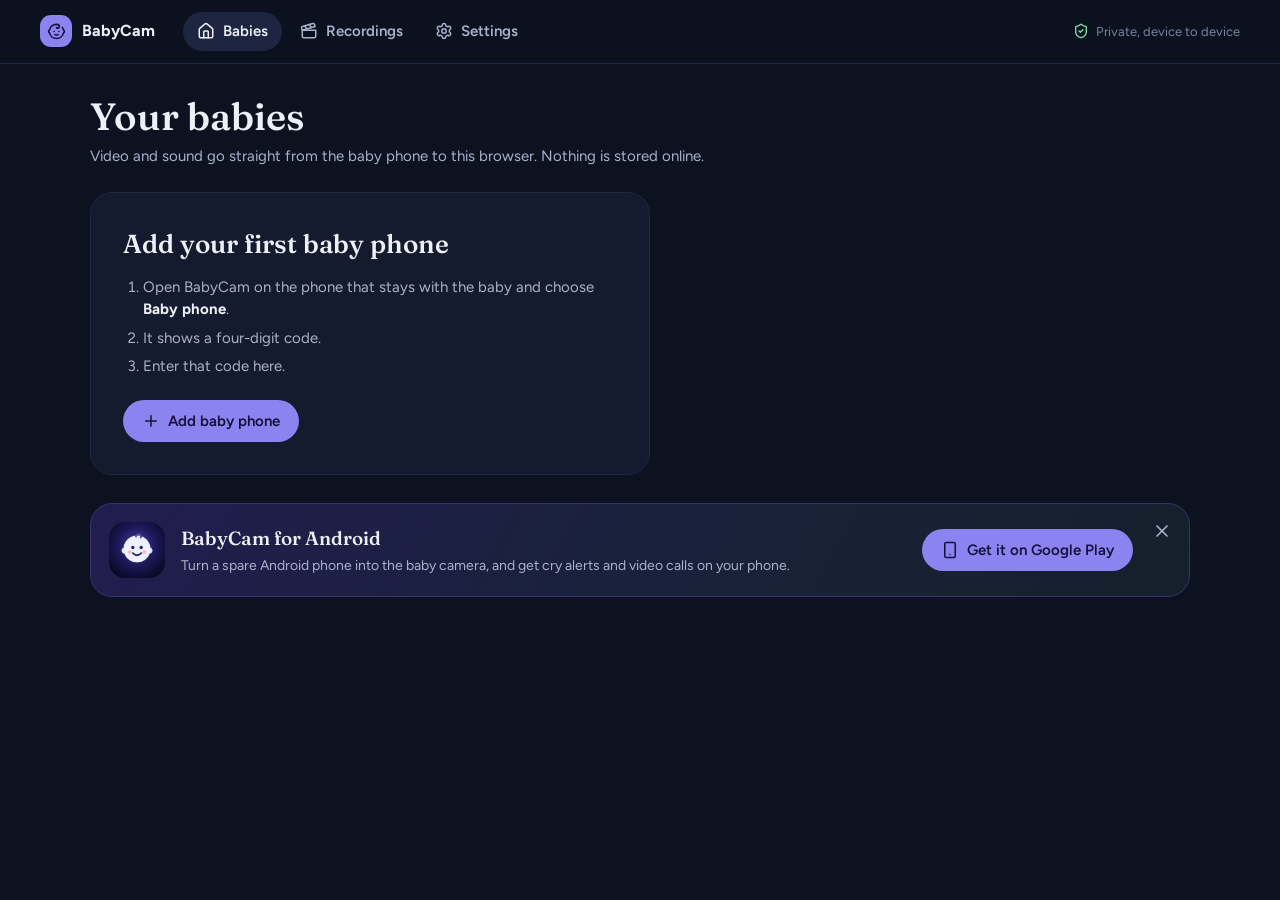
==== commit 6e5bccd5: "feat: web parent Android app promo banner" ====
--- a/parent/index.html
+++ b/parent/index.html
@@ -10,8 +10,8 @@
     <link rel="icon" href="./icon-192.png" />
     <link rel="apple-touch-icon" href="./icon-192.png" />
     <title>BabyCam Web Parent</title>
-    <script type="module" crossorigin src="./assets/index-X-vnVDR6.js"></script>
-    <link rel="stylesheet" crossorigin href="./assets/index-BJsMpexn.css">
+    <script type="module" crossorigin src="./assets/index-BMvFPTYS.js"></script>
+    <link rel="stylesheet" crossorigin href="./assets/index--ssiBZD1.css">
   <link rel="manifest" href="./manifest.webmanifest"></head>
   <body>
     <div id="root"></div>
--- a/parent/assets/index--ssiBZD1.css
+++ b/parent/assets/index--ssiBZD1.css
@@ -0,0 +1 @@
+@font-face{font-family:Figtree Variable;font-style:normal;font-display:swap;font-weight:300 900;src:url(./figtree-latin-ext-wght-normal-DCwSJGxG.woff2)format("woff2-variations");unicode-range:U+100-2BA,U+2BD-2C5,U+2C7-2CC,U+2CE-2D7,U+2DD-2FF,U+304,U+308,U+329,U+1D00-1DBF,U+1E00-1E9F,U+1EF2-1EFF,U+2020,U+20A0-20AB,U+20AD-20C0,U+2113,U+2C60-2C7F,U+A720-A7FF}@font-face{font-family:Figtree Variable;font-style:normal;font-display:swap;font-weight:300 900;src:url(./figtree-latin-wght-normal-D_ZTVpCC.woff2)format("woff2-variations");unicode-range:U+??,U+131,U+152-153,U+2BB-2BC,U+2C6,U+2DA,U+2DC,U+304,U+308,U+329,U+2000-206F,U+20AC,U+2122,U+2191,U+2193,U+2212,U+2215,U+FEFF,U+FFFD}@font-face{font-family:Fraunces Variable;font-style:normal;font-display:swap;font-weight:100 900;src:url(./fraunces-vietnamese-wght-normal-CnvboYUG.woff2)format("woff2-variations");unicode-range:U+102-103,U+110-111,U+128-129,U+168-169,U+1A0-1A1,U+1AF-1B0,U+300-301,U+303-304,U+308-309,U+323,U+329,U+1EA0-1EF9,U+20AB}@font-face{font-family:Fraunces Variable;font-style:normal;font-display:swap;font-weight:100 900;src:url(./fraunces-latin-ext-wght-normal-Ca2vKHc0.woff2)format("woff2-variations");unicode-range:U+100-2BA,U+2BD-2C5,U+2C7-2CC,U+2CE-2D7,U+2DD-2FF,U+304,U+308,U+329,U+1D00-1DBF,U+1E00-1E9F,U+1EF2-1EFF,U+2020,U+20A0-20AB,U+20AD-20C0,U+2113,U+2C60-2C7F,U+A720-A7FF}@font-face{font-family:Fraunces Variable;font-style:normal;font-display:swap;font-weight:100 900;src:url(./fraunces-latin-wght-normal-ukD16Tqj.woff2)format("woff2-variations");unicode-range:U+??,U+131,U+152-153,U+2BB-2BC,U+2C6,U+2DA,U+2DC,U+304,U+308,U+329,U+2000-206F,U+20AC,U+2122,U+2191,U+2193,U+2212,U+2215,U+FEFF,U+FFFD}:root{--lightningcss-light: ;--lightningcss-dark:initial;color-scheme:dark;--font-display:"Fraunces Variable", Georgia, serif;--night:#0d1220;--surface:#151b2e;--raised:#1d2540;--raised-hover:#252e4e;--line:#29324f;--line-soft:#1f2741;--moon:#eef0f7;--soft:#aab1ca;--dim:#7a819d;--brand:#8b83f0;--brand-strong:#6d64e0;--brand-ink:#15103a;--live:#7ce0a8;--live-bg:#183a30;--rose:#f08b94;--rose-bg:#3a1f2a;--amber:#f2c27a;--amber-bg:#3a2f1c;--radius-lg:22px;--radius-md:14px;--focus:0 0 0 3px #8b83f08c;--ink-950:#080b15;--ink-900:var(--night);--ink-850:var(--surface);--ink-800:var(--raised);--ink-700:var(--raised-hover);--text:var(--moon);--text-secondary:var(--soft);--muted:var(--dim);--indigo:var(--brand);--indigo-strong:var(--brand-strong);--teal:var(--live);--coral:var(--rose);background:var(--night);color:var(--moon);font-synthesis:none;-webkit-font-smoothing:antialiased;font-family:Figtree Variable,ui-sans-serif,system-ui,-apple-system,Segoe UI,sans-serif;font-size:15px;line-height:1.5}*{box-sizing:border-box}html,body,#root{min-width:320px;min-height:100%;margin:0}body{background:var(--night)}button,input,select{font:inherit;letter-spacing:0;color:inherit}a{color:inherit}:focus-visible{box-shadow:var(--focus);outline:none}@media (prefers-reduced-motion:reduce){*,:before,:after{transition:none!important;animation:none!important}}.app-shell{flex-direction:column;min-height:100vh;display:flex}.topbar{z-index:20;-webkit-backdrop-filter:blur(10px);backdrop-filter:blur(10px);border-bottom:1px solid var(--line-soft);background:#0d1220eb;align-items:center;gap:28px;padding:12px clamp(16px,4vw,40px);display:flex;position:sticky;top:0}.brand{align-items:center;gap:10px;font-size:16px;font-weight:700;display:flex}.brand-mark{background:var(--brand);width:32px;height:32px;color:var(--brand-ink);border-radius:11px;place-items:center;display:grid}.brand-mark svg{width:19px;height:19px}.menu{gap:4px;display:flex}.menu a,.mobile-nav a{color:var(--soft);border-radius:999px;align-items:center;gap:8px;font-weight:600;text-decoration:none;transition:background .15s,color .15s;display:flex}.menu a{padding:8px 14px}.menu a svg{width:18px;height:18px}.menu a:hover{color:var(--moon);background:var(--surface)}.menu a.active{color:var(--moon);background:var(--raised)}.security-note{color:var(--dim);align-items:center;gap:7px;margin-left:auto;font-size:13px;display:flex}.security-note svg{width:16px;height:16px;color:var(--live)}.mobile-nav{display:none}.page{flex:1;width:100%;max-width:1180px;margin:0 auto;padding:32px clamp(16px,4vw,40px) 48px}h1,h2,h3{margin:0;font-weight:600}.page-heading{flex-wrap:wrap;justify-content:space-between;align-items:flex-end;gap:16px;margin-bottom:24px;display:flex}.page-heading h1{font-family:var(--font-display);font-size:clamp(28px,4vw,38px);font-weight:560;line-height:1.1}.page-lead{color:var(--soft);max-width:62ch;margin:8px 0 0}.heading-with-back{align-items:center;gap:12px;display:flex}.section-heading{justify-content:space-between;align-items:center;gap:12px;margin:28px 0 12px;display:flex}.section-heading h2{font-family:var(--font-display);font-size:22px;font-weight:560}.eyebrow{display:none}.state-copy,.progress-copy,.secure-copy{color:var(--soft)}.error-copy{color:var(--rose)}.field-hint{color:var(--dim);margin-top:6px;font-size:13px;display:block}.button{background:var(--raised);min-height:42px;color:var(--moon);cursor:pointer;white-space:nowrap;border:1px solid #0000;border-radius:999px;justify-content:center;align-items:center;gap:8px;padding:0 18px;font-weight:600;text-decoration:none;transition:background .15s,transform .1s;display:inline-flex}.button:hover:not(:disabled){background:var(--raised-hover)}.button:active:not(:disabled){transform:scale(.98)}.button svg{width:18px;height:18px}.button.primary{background:var(--brand);color:var(--brand-ink)}.button.primary:hover:not(:disabled){background:#9d96f5}.button.watch{background:var(--moon);color:var(--night);min-height:48px;padding:0 26px;font-size:16px}.button.watch:hover:not(:disabled){background:#fff}.button.watch svg{fill:currentColor}.button:disabled{opacity:.45;cursor:not-allowed}.button.danger-text,.danger-text{color:var(--rose)}.icon-button{background:var(--raised);width:40px;height:40px;color:var(--moon);cursor:pointer;border:0;border-radius:50%;place-items:center;text-decoration:none;display:inline-grid}.icon-button:hover:not(:disabled){background:var(--raised-hover)}.icon-button.quiet{color:var(--soft);background:0 0}.icon-button.quiet:hover{background:var(--raised);color:var(--moon)}.icon-button svg{width:20px;height:20px}.danger-button{color:var(--rose)}.load-more{margin:18px auto 0;display:flex}.privacy-notice,.inline-alert,.configuration-warning{border-radius:var(--radius-md);align-items:center;gap:10px;margin-bottom:18px;padding:12px 16px;font-size:14px;display:flex}.privacy-notice{background:var(--surface);color:var(--soft);border:1px solid var(--line-soft)}.privacy-notice svg{width:18px;height:18px;color:var(--live);flex:none}.inline-alert{background:var(--amber-bg);color:var(--amber)}.configuration-warning{background:var(--rose-bg);color:var(--rose)}.takeover-notice{background:var(--raised);color:var(--moon);flex-wrap:wrap;justify-content:space-between}.takeover-notice .button{min-height:36px}.device-list{grid-template-columns:repeat(auto-fill,minmax(320px,1fr));gap:18px;display:grid}.device-card{border-radius:var(--radius-lg);background:var(--surface);border:1px solid var(--line-soft);flex-direction:column;gap:14px;min-height:200px;padding:22px;display:flex;position:relative}.device-card.online{background:linear-gradient(180deg, #172238 0%, var(--surface) 70%);border-color:#2c4a49}.device-top{justify-content:space-between;align-items:flex-start;gap:8px;display:flex}.device-name{font-family:var(--font-display);overflow-wrap:anywhere;font-size:30px;font-weight:560;line-height:1.1}.device-card.offline .device-name{color:var(--soft)}.device-chips{flex-wrap:wrap;gap:8px;display:flex}.chip{background:var(--raised);color:var(--soft);border-radius:999px;align-items:center;gap:7px;padding:5px 11px;font-size:13px;font-weight:600;display:inline-flex}.chip svg{width:15px;height:15px}.chip.presence.online{background:var(--live-bg);color:var(--live)}.chip.warn{background:var(--amber-bg);color:var(--amber)}.chip.viewing{background:var(--raised);color:var(--moon)}.presence-dot{background:var(--dim);border-radius:50%;flex:none;width:8px;height:8px}.presence-dot.online{background:var(--live);box-shadow:0 0 0 3px #7ce0a82e}.presence-dot.checking,.presence-dot.reconnecting{background:var(--amber)}.device-notice{color:var(--soft);margin:0;font-size:13px}.device-actions{flex-wrap:wrap;gap:10px;margin-top:auto;display:flex}.card-more{position:relative}.card-menu{z-index:5;border-radius:var(--radius-md);background:var(--raised);border:1px solid var(--line);flex-direction:column;min-width:220px;padding:6px;display:flex;position:absolute;top:44px;right:0;box-shadow:0 18px 40px #00000073}.card-menu button{text-align:left;color:var(--rose);cursor:pointer;background:0 0;border:0;border-radius:10px;padding:10px 12px;font-weight:600}.card-menu button.normal{color:var(--moon)}.card-menu button:hover{background:var(--raised-hover)}.empty-state{border-radius:var(--radius-lg);background:var(--surface);border:1px solid var(--line-soft);max-width:560px;padding:32px}.empty-state h2{font-family:var(--font-display);margin-bottom:8px;font-size:26px;font-weight:560}.empty-state p{color:var(--soft);margin:0 0 18px}.empty-state ol{color:var(--soft);gap:6px;margin:12px 0 22px;padding-left:20px;display:grid}.empty-state ol b{color:var(--moon)}.empty-state>svg{width:32px;height:32px;color:var(--brand);margin-bottom:10px}.empty-state.compact{padding:20px}.live-page{flex-direction:column;gap:14px;max-width:1240px;padding-top:18px;display:flex}.live-header{flex-wrap:wrap;align-items:center;gap:12px;display:flex}.back-link{color:var(--soft);border-radius:999px;align-items:center;gap:6px;padding:8px 12px 8px 8px;font-weight:600;text-decoration:none;display:inline-flex}.back-link:hover{background:var(--surface);color:var(--moon)}.back-link svg{width:18px;height:18px}.live-title{font-family:var(--font-display);margin-right:4px;font-size:clamp(24px,3vw,30px);font-weight:560}.live-status,.battery-chip{background:var(--raised);color:var(--soft);border-radius:999px;align-items:center;gap:7px;padding:6px 12px;font-size:13px;font-weight:600;display:inline-flex}.live-status .presence-dot{background:var(--amber)}.live-status.live{background:var(--live-bg);color:var(--live)}.live-status.live .presence-dot{background:var(--live)}.live-status.preempted,.live-status.failed,.live-status.offline{color:var(--rose)}.live-status.preempted .presence-dot,.live-status.failed .presence-dot,.live-status.offline .presence-dot{background:var(--rose)}.battery-chip svg{width:16px;height:16px}.live-header-actions{gap:8px;margin-left:auto;display:flex}.record-button{border:1px solid var(--line);min-height:40px;color:var(--moon);cursor:pointer;background:0 0;border-radius:999px;align-items:center;gap:8px;padding:0 16px;font-weight:600;display:inline-flex}.record-button span{background:var(--rose);border-radius:50%;width:10px;height:10px}.record-button.active{background:var(--rose-bg);color:var(--rose);border-color:#0000}.record-button.active span{animation:1.2s ease-in-out infinite rec-pulse}.record-button:disabled{opacity:.4;cursor:not-allowed}@keyframes rec-pulse{50%{opacity:.25}}.more-button{min-height:40px}.monitor-column{flex-direction:column;gap:16px;display:flex}.video-viewport{aspect-ratio:16/9;border:1px solid var(--line-soft);background:radial-gradient(80% 90% at 50% 40%,#1c2440 0%,#0a0e1a 80%);border-radius:26px;width:100%;max-height:calc(100vh - 300px);position:relative;overflow:hidden}.video-viewport>video{object-fit:contain;transform-origin:50%;width:100%;height:100%}.video-viewport video.mirror{scale:-1 1}.video-empty{text-align:center;color:var(--soft);place-items:center;padding:20px;display:grid;position:absolute;inset:0}.video-empty svg{width:34px;height:34px;color:var(--brand)}.video-message strong,.video-message b{color:var(--moon);margin-bottom:4px;font-size:17px;display:block}.video-actions{z-index:2;gap:8px;display:flex;position:absolute;top:14px;right:14px}.round-action{width:40px;height:40px;color:var(--moon);cursor:pointer;-webkit-backdrop-filter:blur(6px);backdrop-filter:blur(6px);background:#080b1699;border:0;border-radius:50%;place-items:center;display:grid}.round-action:hover{background:#080b16d9}.round-action svg{width:19px;height:19px}.zoom-chip{z-index:2;background:#080b1699;border-radius:999px;padding:5px 10px;font-size:13px;font-weight:600;position:absolute;top:14px;left:14px}.video-pip{z-index:2;aspect-ratio:3/4;cursor:pointer;background:#000;border:2px solid #eef0f780;border-radius:16px;width:150px;padding:0;position:absolute;bottom:14px;right:14px;overflow:hidden}.video-pip video{object-fit:cover;width:100%;height:100%}.control-panel{flex-wrap:wrap;justify-content:center;align-items:flex-end;gap:clamp(10px,2.4vw,26px);padding:6px 0 2px;display:flex}.live-control{min-width:64px;color:var(--soft);cursor:pointer;background:0 0;border:0;flex-direction:column;align-items:center;gap:7px;padding:0;font-size:13px;font-weight:600;display:flex}.control-disc{background:var(--raised);width:58px;height:58px;color:var(--moon);border-radius:50%;place-items:center;transition:background .15s,transform .1s;display:grid}.control-disc svg{width:24px;height:24px}.live-control:hover:not(:disabled) .control-disc{background:var(--raised-hover)}.live-control:active:not(:disabled) .control-disc{transform:scale(.95)}.live-control:focus-visible{box-shadow:none}.live-control:focus-visible .control-disc{box-shadow:var(--focus)}.live-control.active{color:var(--live)}.live-control.active .control-disc{background:var(--live-bg);color:var(--live)}.live-control.big .control-disc{background:var(--brand);width:74px;height:74px;color:var(--brand-ink)}.live-control.big .control-disc svg{width:30px;height:30px}.live-control.big.active .control-disc{background:var(--live);color:#0c2a1f;box-shadow:0 0 0 6px #7ce0a82e}.live-control.big.active{color:var(--live)}.live-control.danger{color:var(--rose)}.live-control.danger .control-disc{background:var(--rose);color:#3a0d15}.live-control:disabled{opacity:.4;cursor:not-allowed}.incoming-call{border-radius:var(--radius-md);background:var(--live-bg);border:1px solid #2f6a55;flex-wrap:wrap;justify-content:space-between;align-items:center;gap:14px;padding:14px 18px;animation:.9s ease-in-out 3 ring;display:flex}.incoming-call strong{color:var(--moon);font-size:16px;display:block}.incoming-call span{color:var(--live);font-size:14px}@keyframes ring{50%{box-shadow:0 0 0 6px #7ce0a826}}.dialog-backdrop{z-index:50;-webkit-backdrop-filter:blur(4px);backdrop-filter:blur(4px);background:#04060ea8;place-items:center;padding:16px;display:grid;position:fixed;inset:0}.dialog{border-radius:var(--radius-lg);background:var(--surface);border:1px solid var(--line);width:min(460px,100%);max-height:calc(100vh - 32px);padding:22px;overflow:auto;box-shadow:0 30px 80px #00000080}.dialog>header{justify-content:space-between;align-items:center;gap:12px;margin-bottom:14px;display:flex}.dialog>header h2{font-family:var(--font-display);font-size:22px;font-weight:560}.dialog>header small{color:var(--soft);display:block}.dialog label{color:var(--soft);gap:6px;margin-bottom:14px;font-size:14px;font-weight:600;display:grid}.dialog input,.settings-section input,.settings-section select{border:1px solid var(--line);background:var(--night);width:100%;min-height:44px;color:var(--moon);border-radius:12px;padding:0 14px;font-size:16px}.dialog input:focus,.settings-section input:focus,.settings-section select:focus{border-color:var(--brand);box-shadow:var(--focus);outline:none}.dialog input[inputmode=numeric]{letter-spacing:.4em;text-align:center;font-size:26px;font-weight:700}.dialog footer,.dialog-buttons{flex-wrap:wrap;justify-content:flex-end;gap:10px;margin-top:18px;display:flex}.dialog-copy p{color:var(--soft);margin:0}.dialog.compact{width:min(420px,100%)}.sheet-actions{gap:8px;display:grid}.sheet-backdrop{place-items:end center}.dialog.sheet{border-radius:26px 26px 18px 18px;width:min(560px,100%);animation:.2s ease-out sheet-up}@keyframes sheet-up{0%{opacity:0;transform:translateY(24px)}}.sheet-grid{grid-template-columns:repeat(4,1fr);gap:8px;margin-bottom:16px;display:grid}.sheet-grid .live-control{min-width:0}.sheet-grid .control-disc{width:52px;height:52px}.sheet-link{border-radius:var(--radius-md);background:var(--raised);align-items:center;gap:12px;margin-bottom:14px;padding:12px 14px;text-decoration:none;display:flex}.sheet-link:hover{background:var(--raised-hover)}.sheet-link svg{width:22px;height:22px;color:var(--brand);flex:none}.sheet-link b{display:block}.sheet-link small{color:var(--soft)}.sheet-details{grid-template-columns:repeat(3,1fr);gap:8px;margin:0 0 12px;display:grid}.sheet-details div{background:var(--night);border-radius:12px;padding:10px 12px}.sheet-details dt{color:var(--dim);font-size:12px}.sheet-details dd{margin:2px 0 0;font-size:14px;font-weight:600}.sheet-tip{color:var(--dim);margin:0;font-size:13px}.diagnostics-list{gap:8px;margin-bottom:16px;display:grid}.diagnostics-list>*{background:var(--night);border-radius:12px;align-items:flex-start;gap:10px;padding:10px 12px;display:flex}.diagnostics-list svg{flex:none;width:18px;height:18px;margin-top:2px}.diagnostics-list .ok{color:var(--live)}.diagnostics-list .warn{color:var(--amber)}.diagnostics-list span,.diagnostics-list small{color:var(--soft);font-size:13px}.source-tabs{background:var(--surface);border-radius:999px;gap:4px;margin-bottom:18px;padding:4px;display:inline-flex}.source-tabs button{color:var(--dim);background:0 0;border:0;border-radius:999px;padding:8px 14px;font-weight:600}.source-tabs button.active{background:var(--raised);color:var(--moon)}.recording-grid{grid-template-columns:repeat(auto-fill,minmax(260px,1fr));gap:16px;display:grid}.recording-card{border-radius:var(--radius-lg);background:var(--surface);border:1px solid var(--line-soft);overflow:hidden}.recording-preview{aspect-ratio:16/9;width:100%;color:var(--moon);cursor:pointer;background:radial-gradient(circle,#222b4a,#0b0f1c);border:0;place-items:center;padding:0;display:grid;position:relative}.recording-preview svg{width:34px;height:34px}.recording-preview span{font-weight:600;position:absolute;bottom:10px;left:12px}.recording-meta{padding:12px 14px 4px}.recording-meta b,.recording-meta strong{display:block}.recording-meta small,.recording-meta span{color:var(--soft);font-size:13px}.recording-actions{justify-content:flex-end;gap:6px;padding:6px 10px 12px;display:flex}.playback-dialog{width:min(960px,100%);position:relative}.playback-dialog video{border-radius:var(--radius-lg);background:#000;width:100%}.playback-close{z-index:2;position:absolute;top:12px;right:12px}.dvr-status-band{grid-template-columns:repeat(4,1fr);gap:12px;margin-bottom:18px;display:grid}.dvr-status-band>*{border-radius:var(--radius-md);background:var(--surface);border:1px solid var(--line-soft);padding:14px 16px}.dvr-status-band small,.dvr-status-band span{color:var(--dim);font-size:13px;display:block}.dvr-status-band b,.dvr-status-band strong{font-size:17px}.dvr-state.recording{background:var(--rose-bg);border-color:#6a3340}.dvr-config{border-radius:var(--radius-md);background:var(--surface);border:1px solid var(--line-soft);flex-wrap:wrap;align-items:center;gap:12px;padding:16px;display:flex}.recording-list{gap:8px;display:grid}.recording-row{border-radius:var(--radius-md);background:var(--surface);border:1px solid var(--line-soft);align-items:center;gap:14px;padding:12px 14px;display:flex}.recording-thumb{background:var(--raised);width:44px;height:44px;color:var(--brand);border-radius:12px;flex:none;place-items:center;display:grid}.recording-row>div:not(.recording-thumb){flex:1;min-width:0}.recording-row small{color:var(--soft)}.settings-grid{grid-template-columns:repeat(auto-fill,minmax(340px,1fr));gap:18px;display:grid}.settings-page>.settings-section,.settings-grid .settings-section{margin-bottom:0}.settings-page{flex-direction:column;gap:18px;display:flex}.settings-page .page-heading{margin-bottom:4px}.settings-section{border-radius:var(--radius-lg);background:var(--surface);border:1px solid var(--line-soft);padding:20px}.settings-section>header{align-items:center;gap:10px;margin-bottom:14px;display:flex}.settings-section>header svg{width:20px;height:20px;color:var(--brand)}.settings-section>header h2{font-family:var(--font-display);font-size:20px;font-weight:560}.settings-section>div{gap:12px;display:grid}.settings-section label{color:var(--soft);gap:6px;font-size:14px;font-weight:600;display:grid}.settings-section p{color:var(--soft);margin:0;font-size:14px}.toggle-row{cursor:pointer;justify-content:space-between;align-items:center;gap:14px;color:var(--moon)!important;font-size:15px!important;font-weight:500!important;display:flex!important}.toggle-row input{appearance:none;cursor:pointer;flex:none;height:28px;transition:background .15s;position:relative;background:var(--raised)!important;border:0!important;border-radius:999px!important;width:46px!important;min-height:0!important;padding:0!important}.toggle-row input:after{content:"";background:var(--soft);border-radius:50%;width:22px;height:22px;transition:transform .15s,background .15s;position:absolute;top:3px;left:3px}.toggle-row input:checked{background:var(--brand)!important}.toggle-row input:checked:after{background:#fff;transform:translate(18px)}.segmented{background:var(--night);border-radius:999px;flex-wrap:wrap;gap:4px;padding:4px;display:inline-flex}.segmented button{color:var(--soft);cursor:pointer;background:0 0;border:0;border-radius:999px;padding:8px 14px;font-weight:600}.segmented button.active{background:var(--raised);color:var(--moon)}.web-ad{min-height:0;margin-top:24px}.fatal-screen{text-align:center;place-content:center;gap:14px;min-height:100vh;padding:24px;display:grid}.fatal-screen h1{font-family:var(--font-display)}@media (width<=760px){.topbar{padding:10px 16px}.menu,.security-note span{display:none}.mobile-nav{z-index:20;padding:6px 8px calc(8px + env(safe-area-inset-bottom));-webkit-backdrop-filter:blur(10px);backdrop-filter:blur(10px);border-top:1px solid var(--line-soft);background:#0d1220f5;justify-content:space-around;display:flex;position:sticky;bottom:0}.mobile-nav a{border-radius:14px;flex-direction:column;flex:1;gap:3px;padding:6px 0;font-size:12px}.mobile-nav a svg{width:22px;height:22px}.mobile-nav a.active{color:var(--moon);background:var(--surface)}.page{padding:20px 16px 28px}.page-heading{align-items:flex-start}.page-heading>.button{min-height:38px;padding:0 14px}.device-list{grid-template-columns:1fr}.device-card{min-height:0;padding:18px}.device-name{font-size:26px}.device-actions .button{flex:1}.live-page{gap:10px;padding:10px 0 12px}.live-header{gap:8px;padding:0 12px}.back-link span{display:none}.live-title{font-size:22px}.battery-chip,.more-button{display:none}.record-button{min-height:36px;padding:0 12px}.inline-alert,.incoming-call{margin:0 12px}.video-viewport{aspect-ratio:3/4;border-left:0;border-right:0;border-radius:0;max-height:calc(100vh - 290px)}.control-panel{flex-wrap:nowrap;gap:6px;padding:4px 8px 0}.live-control{flex:1;min-width:0;font-size:12px}.control-disc{width:50px;height:50px}.live-control.big .control-disc{width:62px;height:62px}.sheet-grid{grid-template-columns:repeat(2,1fr)}.sheet-details{grid-template-columns:1fr 1fr 1fr}.dialog.sheet{border-radius:24px 24px 0 0}.sheet-backdrop{padding:0}.dvr-status-band{grid-template-columns:1fr 1fr}.settings-grid{grid-template-columns:1fr}.video-pip{width:96px}}@media (width>=900px){.settings-page{grid-template-columns:1fr 1fr;align-items:start;display:grid}.settings-page>.page-heading,.settings-page>.privacy-notice,.settings-page>.web-ad{grid-column:1/-1}}.settings-section>div>.button{justify-self:start}.toggle-row{width:100%}.secure-copy{align-items:flex-start;gap:8px;margin:4px 0 0;font-size:14px;display:flex}.secure-copy svg{width:18px;height:18px;color:var(--live);flex:none;margin-top:2px}.toggle-row i{display:none}.recording-preview span{background:#080b1699;border-radius:999px;align-items:center;gap:6px;padding:5px 10px;font-size:13px;display:inline-flex}.recording-preview span svg{width:15px;height:15px}.dvr-config label{color:var(--soft);align-items:center;gap:8px;font-size:14px;font-weight:600;display:inline-flex}.dvr-config select{border:1px solid var(--line);background:var(--night);min-height:38px;color:var(--moon);border-radius:10px;padding:0 10px}.dvr-config .button{margin-left:auto}.app-promo{border-radius:var(--radius-lg);background:linear-gradient(120deg,#221d4f 0%,#172238 60%,#15202c 100%);border:1px solid #353070;align-items:center;gap:16px;margin-top:28px;padding:18px 56px 18px 18px;display:flex;position:relative}.app-promo img{border-radius:16px;flex:none;width:56px;height:56px}.app-promo-copy{flex:1;gap:2px;min-width:0;display:grid}.app-promo-copy b{font-family:var(--font-display);font-size:19px;font-weight:560}.app-promo-copy span{color:var(--soft);font-size:14px}.app-promo .button{flex:none}.app-promo-close{width:34px;height:34px;position:absolute;top:10px;right:10px}.settings-page>.app-promo{grid-column:1/-1}@media (width<=760px){.app-promo{flex-wrap:wrap;padding:16px 48px 16px 16px}.app-promo .button{width:100%}}
